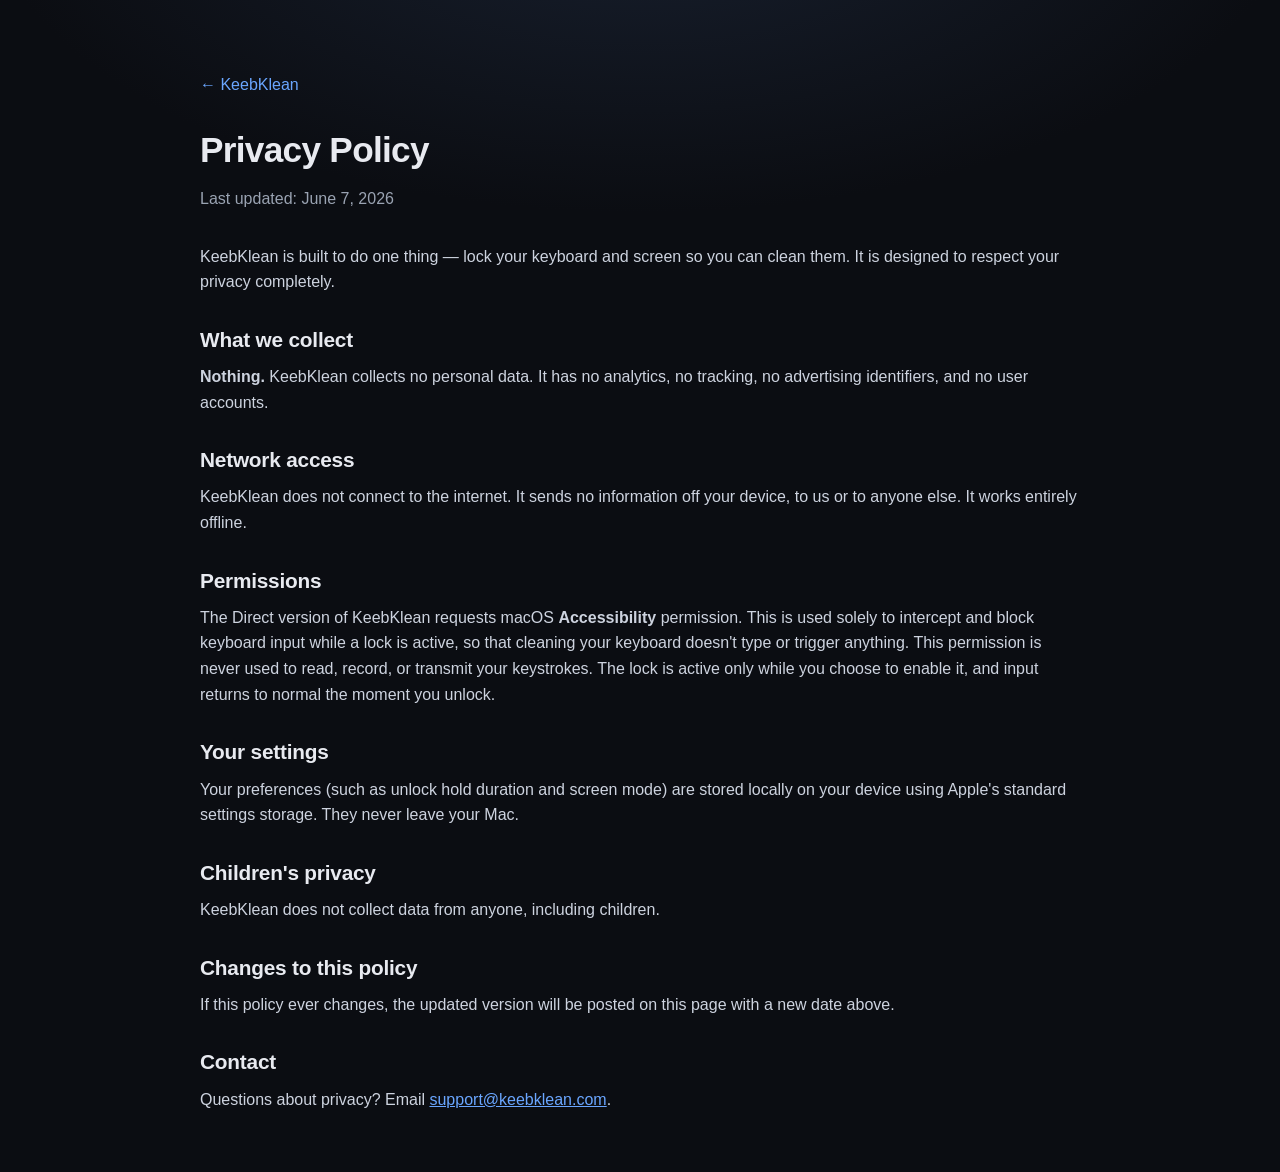
==== privacy.html @ edc04b5c "KeebKlean website: landing, privacy, support (keebklean.com) Co-Authored-By: Claude Opus 4.8 (1M con" ====
<!DOCTYPE html>
<html lang="en">
<head>
  <meta charset="UTF-8" />
  <meta name="viewport" content="width=device-width, initial-scale=1.0" />
  <title>Privacy Policy — KeebKlean</title>
  <link rel="icon" href="icon.png" />
  <link rel="stylesheet" href="style.css" />
</head>
<body>
  <div class="wrap doc">
    <a class="back" href="index.html">← KeebKlean</a>
    <h1>Privacy Policy</h1>
    <p class="updated">Last updated: June 7, 2026</p>

    <p>KeebKlean is built to do one thing — lock your keyboard and screen so you can clean
       them. It is designed to respect your privacy completely.</p>

    <h2>What we collect</h2>
    <p><strong>Nothing.</strong> KeebKlean collects no personal data. It has no analytics,
       no tracking, no advertising identifiers, and no user accounts.</p>

    <h2>Network access</h2>
    <p>KeebKlean does not connect to the internet. It sends no information off your device,
       to us or to anyone else. It works entirely offline.</p>

    <h2>Permissions</h2>
    <p>The Direct version of KeebKlean requests macOS <strong>Accessibility</strong> permission.
       This is used solely to intercept and block keyboard input while a lock is active, so
       that cleaning your keyboard doesn't type or trigger anything. This permission is never
       used to read, record, or transmit your keystrokes. The lock is active only while you
       choose to enable it, and input returns to normal the moment you unlock.</p>

    <h2>Your settings</h2>
    <p>Your preferences (such as unlock hold duration and screen mode) are stored locally on
       your device using Apple's standard settings storage. They never leave your Mac.</p>

    <h2>Children's privacy</h2>
    <p>KeebKlean does not collect data from anyone, including children.</p>

    <h2>Changes to this policy</h2>
    <p>If this policy ever changes, the updated version will be posted on this page with a new
       date above.</p>

    <h2>Contact</h2>
    <p>Questions about privacy? Email
       <a href="mailto:support@keebklean.com">support@keebklean.com</a>.</p>
  </div>
</body>
</html>
---- style.css ----
:root {
  --bg: #0b0d12;
  --bg-soft: #12151c;
  --card: #161a23;
  --text: #e8eaf0;
  --muted: #9aa3b2;
  --accent: #4f8cff;
  --accent-2: #6aa6ff;
  --border: #232938;
  --radius: 18px;
}

* { box-sizing: border-box; margin: 0; padding: 0; }

html { scroll-behavior: smooth; }

body {
  font-family: -apple-system, BlinkMacSystemFont, "SF Pro Text", "Helvetica Neue", Arial, sans-serif;
  background: radial-gradient(1200px 600px at 50% -10%, #18202f 0%, var(--bg) 55%);
  color: var(--text);
  line-height: 1.6;
  -webkit-font-smoothing: antialiased;
  min-height: 100vh;
}

.wrap { max-width: 880px; margin: 0 auto; padding: 0 24px; }

/* Header / hero */
header { text-align: center; padding: 88px 0 40px; }

.appicon {
  width: 132px; height: 132px; border-radius: 28px;
  box-shadow: 0 24px 60px -20px rgba(79,140,255,.55), 0 0 0 1px rgba(255,255,255,.04);
  margin-bottom: 28px;
}

h1 { font-size: 2.9rem; letter-spacing: -.02em; font-weight: 800; }

.tagline { font-size: 1.25rem; color: var(--muted); margin-top: 12px; }

/* Buttons */
.cta { display: flex; gap: 14px; justify-content: center; flex-wrap: wrap; margin-top: 36px; }

.btn {
  display: inline-flex; align-items: center; gap: 10px;
  padding: 14px 26px; border-radius: 14px; font-weight: 600; font-size: 1.02rem;
  text-decoration: none; transition: transform .12s ease, box-shadow .2s ease, background .2s ease;
  border: 1px solid transparent;
}
.btn:hover { transform: translateY(-2px); }

.btn-primary {
  background: linear-gradient(180deg, var(--accent-2), var(--accent));
  color: #fff; box-shadow: 0 14px 30px -12px rgba(79,140,255,.7);
}
.btn-secondary {
  background: var(--card); color: var(--text); border-color: var(--border);
}
.btn small { display: block; font-weight: 400; font-size: .78rem; opacity: .8; }

/* Sections */
section { padding: 44px 0; }
h2 { font-size: 1.7rem; letter-spacing: -.01em; margin-bottom: 8px; text-align: center; }
.section-sub { color: var(--muted); text-align: center; margin-bottom: 32px; }

.features { display: grid; grid-template-columns: 1fr 1fr; gap: 18px; }
@media (max-width: 640px) { .features { grid-template-columns: 1fr; } h1 { font-size: 2.2rem; } }

.feature {
  background: var(--card); border: 1px solid var(--border);
  border-radius: var(--radius); padding: 26px;
}
.feature h3 { font-size: 1.15rem; margin-bottom: 6px; }
.feature p { color: var(--muted); }
.feature .emoji { font-size: 1.6rem; display: block; margin-bottom: 12px; }

/* Compare table */
.compare {
  background: var(--card); border: 1px solid var(--border);
  border-radius: var(--radius); overflow: hidden; margin-top: 8px;
}
.compare table { width: 100%; border-collapse: collapse; }
.compare th, .compare td { padding: 14px 18px; text-align: left; border-bottom: 1px solid var(--border); }
.compare th { background: var(--bg-soft); font-weight: 600; }
.compare td:not(:first-child), .compare th:not(:first-child) { text-align: center; }
.compare tr:last-child td { border-bottom: none; }
.yes { color: #58d68d; font-weight: 700; }
.no { color: #6b7280; }

/* Footer */
footer {
  text-align: center; color: var(--muted); font-size: .9rem;
  padding: 48px 0 64px; border-top: 1px solid var(--border); margin-top: 40px;
}
footer a { color: var(--accent-2); text-decoration: none; }
footer a:hover { text-decoration: underline; }

/* Doc pages (privacy / support) */
.doc { padding: 72px 0 48px; }
.doc h1 { text-align: left; font-size: 2.2rem; margin-bottom: 8px; }
.doc .updated { color: var(--muted); margin-bottom: 32px; }
.doc h2 { text-align: left; font-size: 1.3rem; margin: 28px 0 8px; }
.doc p, .doc li { color: #cdd3df; margin-bottom: 12px; }
.doc ul { padding-left: 22px; }
.doc a { color: var(--accent-2); }
.back { display: inline-block; margin-bottom: 24px; color: var(--accent-2); text-decoration: none; }
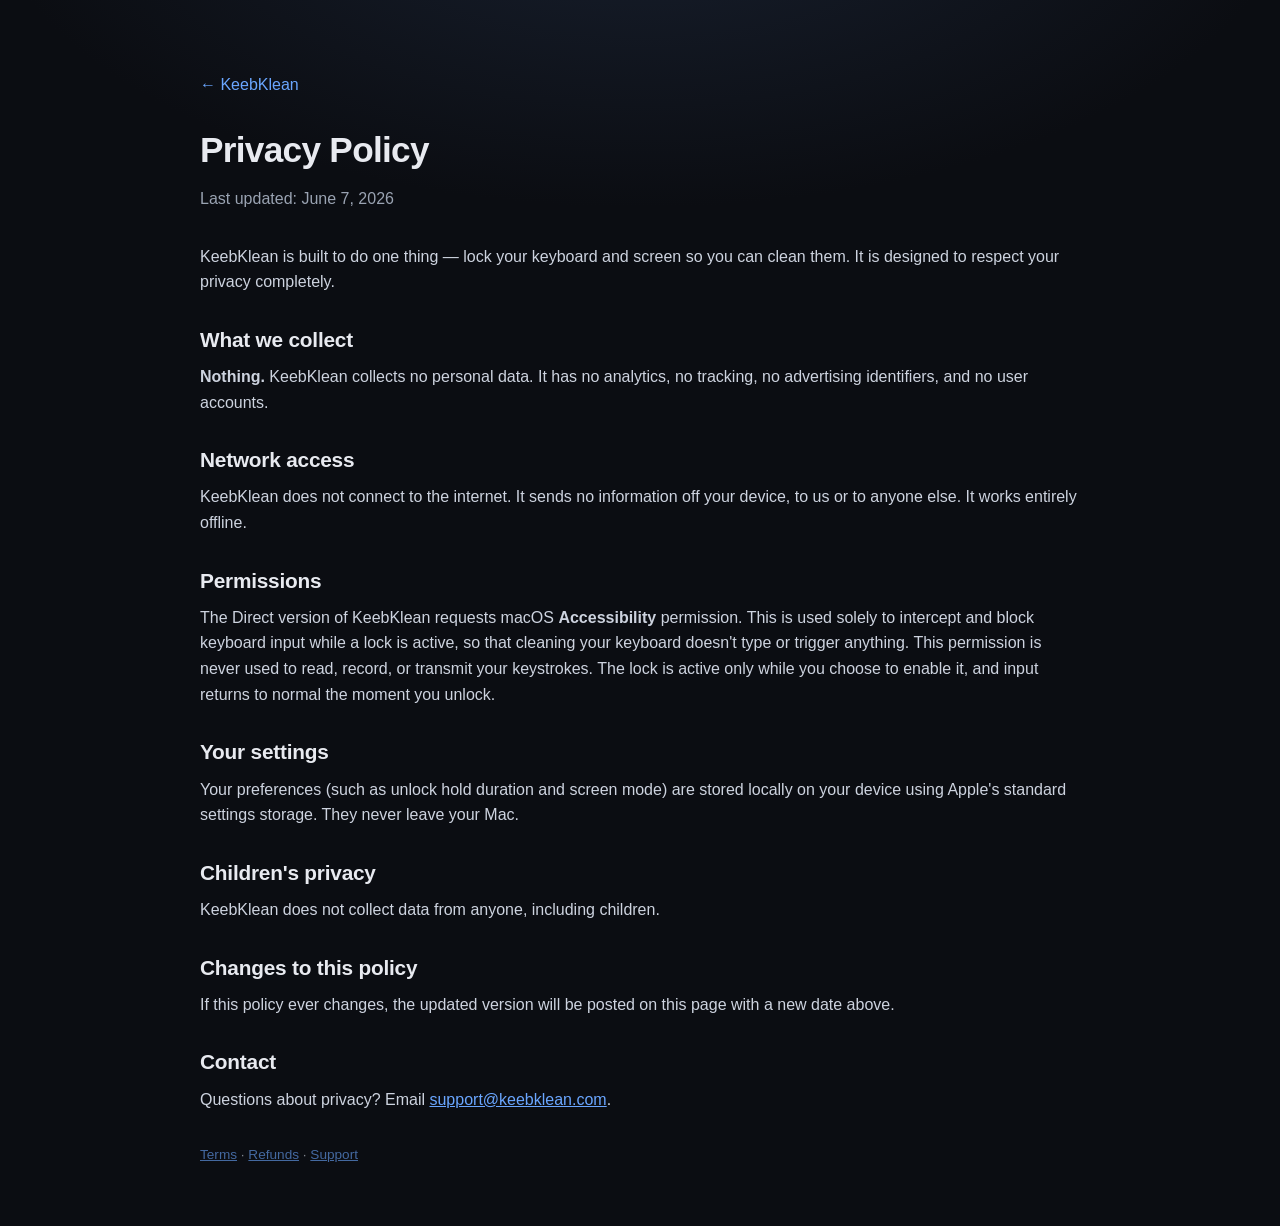
==== commit af7648c5: "Add Terms of Service + Refund Policy (Paddle verification); link all policies in footers Co-Authored" ====
--- a/privacy.html
+++ b/privacy.html
@@ -45,6 +45,11 @@
     <h2>Contact</h2>
     <p>Questions about privacy? Email
        <a href="mailto:support@keebklean.com">support@keebklean.com</a>.</p>
+
+    <p style="margin-top:32px; opacity:.6; font-size:.85rem;">
+      <a href="terms.html">Terms</a> · <a href="refund.html">Refunds</a> ·
+      <a href="support.html">Support</a>
+    </p>
   </div>
 </body>
 </html>
